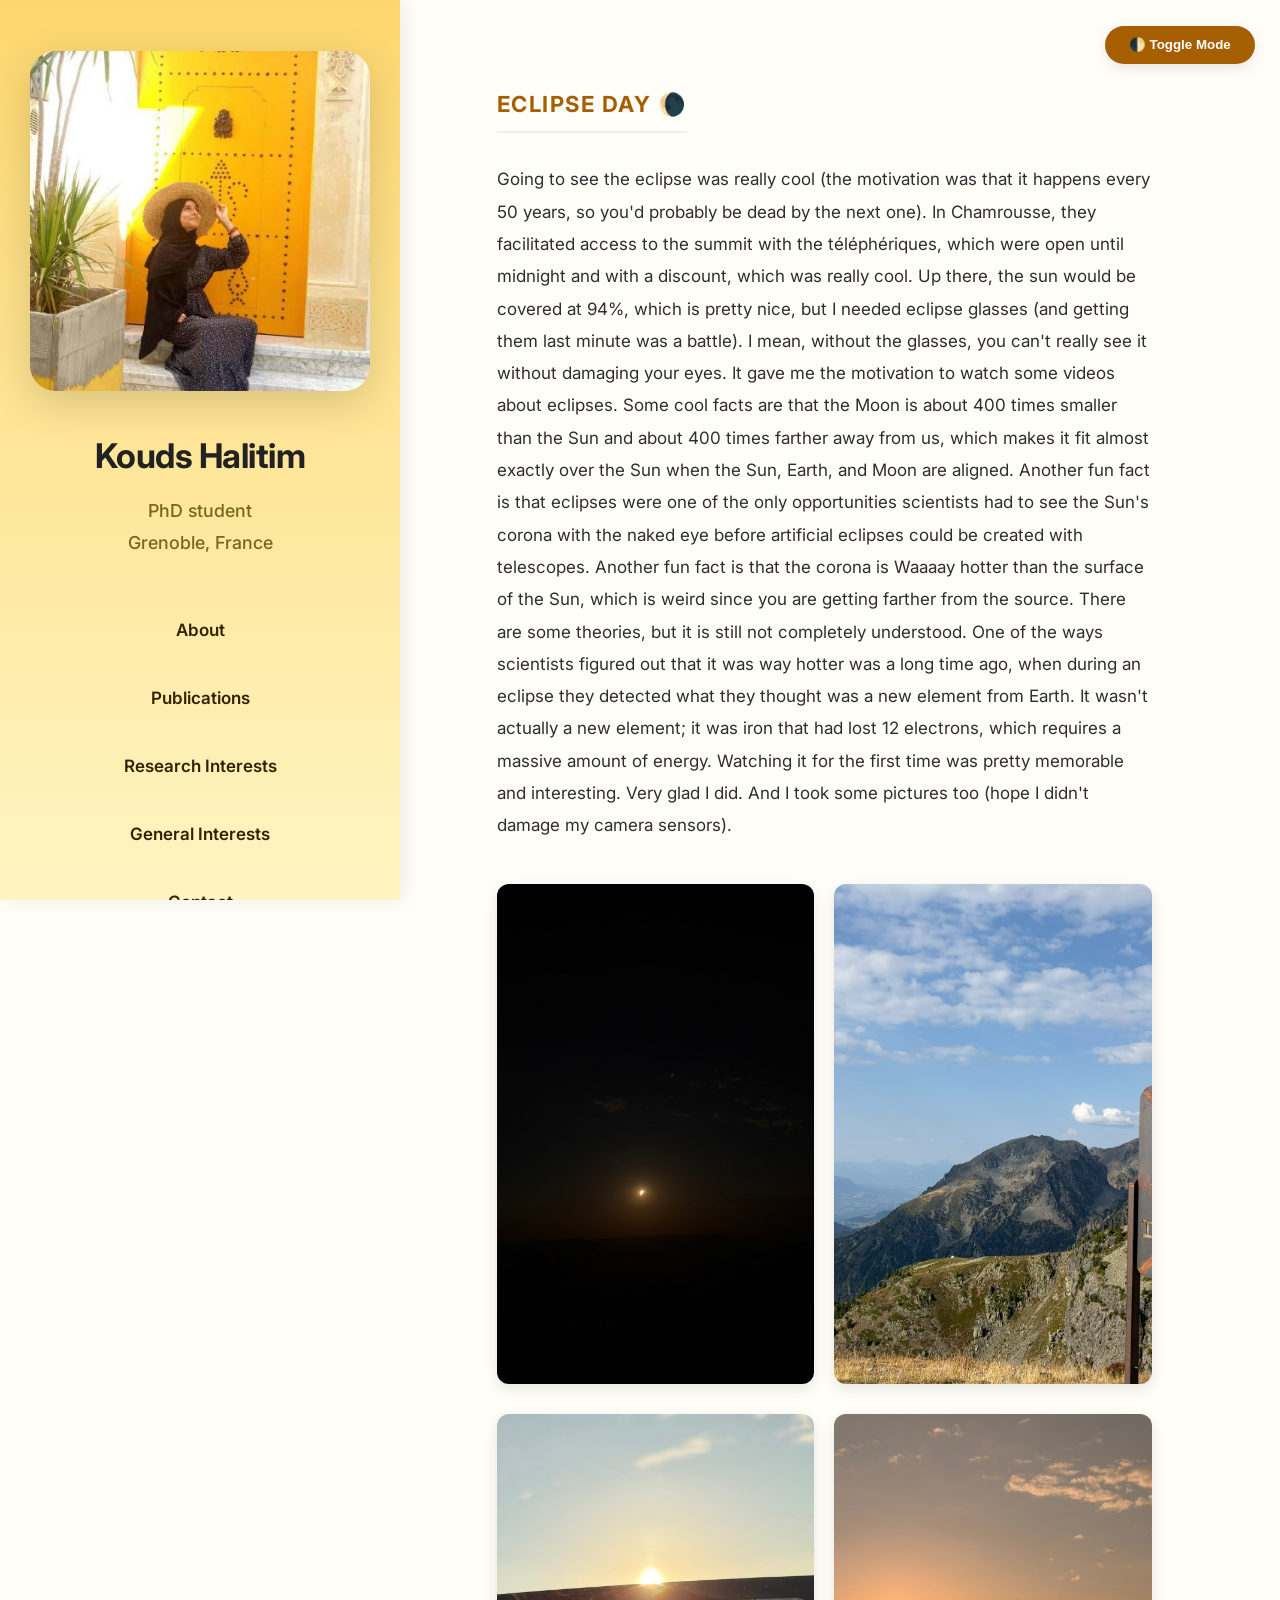
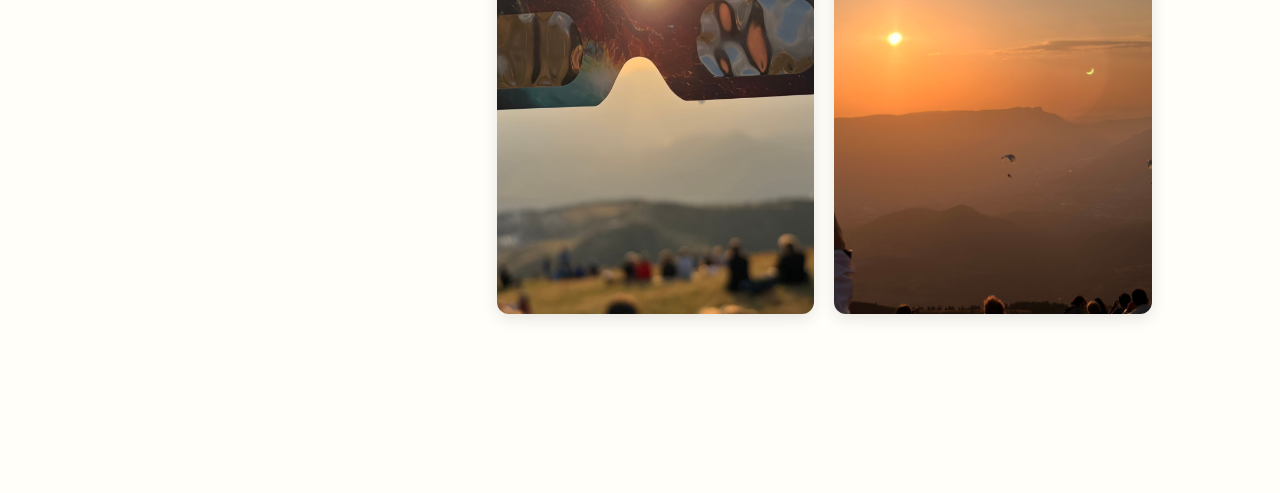
==== eclipse.html @ bfd59310 "Enhance eclipse day description and clean up images Expanded the passage about the eclipse day with " ====
<!DOCTYPE html>
<html lang="eng">
<head>
  <meta charset="UTF-8" />
  <meta name="viewport" content="width=device-width, initial-scale=1.0" />

  <title>Eclipse Day | Kouds Halitim</title>
  <meta name="description" content="My day watching the eclipse" />

  <link rel="stylesheet" href="styles.css">

  <link rel="preconnect" href="https://fonts.googleapis.com">
  <link rel="preconnect" href="https://fonts.gstatic.com" crossorigin>
  <link href="https://fonts.googleapis.com/css2?family=Inter:wght@400;500;600;700&display=swap" rel="stylesheet">

  <script>
    function toggleTheme() {
      document.body.classList.toggle('dark-mode');
    }
  </script>
</head>

<body>

  <button class="theme-toggle" onclick="toggleTheme()">🌓 Toggle Mode</button>

  <div class="layout">

    <aside class="sidebar">

      <div class="profile-container">
        <img src="88205726.jpeg" alt="Kouds Halitim" class="profile-pic" />
      </div>

      <h1>Kouds Halitim</h1>

      <p class="tagline">
        PhD student<br/>
        Grenoble, France
      </p>

      <nav>
        <ul>
          <li><a href="index.html#about">About</a></li>
          <li><a href="index.html#publications">Publications</a></li>
          <li><a href="index.html#research">Research Interests</a></li>
          <li><a href="interests.html">General Interests</a></li>
          <li><a href="index.html#contact">Contact</a></li>
        </ul>
      </nav>

    </aside>


    <main class="main">

      <section class="blog-post-full">

        <h2>Eclipse Day 🌘</h2>

        <p>
Going to see the eclipse was really cool (the motivation was that it happens every 50 years, so you'd probably be dead by the next one). In Chamrousse, they facilitated access to the summit with the téléphériques, which were open until midnight and with a discount, which was really cool. Up there, the sun would be covered at 94%, which is pretty nice, but I needed eclipse glasses (and getting them last minute was a battle). I mean, without the glasses, you can't really see it without damaging your eyes.

It gave me the motivation to watch some videos about eclipses. Some cool facts are that the Moon is about 400 times smaller than the Sun and about 400 times farther away from us, which makes it fit almost exactly over the Sun when the Sun, Earth, and Moon are aligned. Another fun fact is that eclipses were one of the only opportunities scientists had to see the Sun's corona with the naked eye before artificial eclipses could be created with telescopes.

Another fun fact is that the corona is Waaaay hotter than the surface of the Sun, which is weird since you are getting farther from the source. There are some theories, but it is still not completely understood. One of the ways scientists figured out that it was way hotter was a long time ago, when during an eclipse they detected what they thought was a new element from Earth. It wasn't actually a new element; it was iron that had lost 12 electrons, which requires a massive amount of energy.

Watching it for the first time was pretty memorable and interesting. Very glad I did. And I took some pictures too (hope I didn't damage my camera sensors).
        </p>


        <div class="photo-grid">

          <div class="photo-card">
            <img src="eclipse1.JPEG" alt="Eclipse">
          </div>

          <div class="photo-card">
            <img src="eclipse3.JPEG" alt="Eclipse">
          </div>

          <div class="photo-card">
            <img src="eclipse5.JPEG" alt="Eclipse">
          </div>

          <div class="photo-card">
            <img src="eclipse6.JPEG" alt="Eclipse">
          </div>

        </div>

      </section>

    </main>

  </div>

</body>
</html>
---- styles.css ----
:root {
  --bg-light: #fffef9;
  --bg-dark: #121212;
  --text-light: #2e2e2e;
  --text-dark: #f0f0f0;
  --accent: #a65f00;
  --sidebar-bg: linear-gradient(180deg, #fdd76e, #fff4c2);
  --transition: all 0.3s cubic-bezier(0.4, 0, 0.2, 1);
}

* {
  margin: 0;
  padding: 0;
  box-sizing: border-box;
}

html {
  scroll-behavior: smooth;
  font-size: 17px;
}

body {
  font-family: 'Inter', sans-serif;
  background-color: var(--bg-light);
  color: var(--text-light);
  line-height: 1.8;
  display: flex;
  transition: background-color 0.4s ease;
}

.layout {
  display: flex;
  width: 100%;
}

.sidebar {
  background: var(--sidebar-bg);
  width: 400px; 
  padding: 3rem 2rem;
  text-align: center;
  position: fixed;
  top: 0;
  bottom: 0;
  left: 0;
  box-shadow: 4px 0 20px rgba(0,0,0,0.08);
  display: flex;
  flex-direction: column;
  overflow-y: auto;
  z-index: 10;
}

.profile-container {
  width: 100%;
  display: flex;
  justify-content: center;
  margin-bottom: 2rem;
}

.profile-pic {
  width: 340px; 
  height: 340px;
  object-fit: cover;
  border: none; 
  padding: 0;  
  border-radius: 1.5rem; 
  box-shadow: 0 12px 40px rgba(0,0,0,0.15);
  transition: var(--transition);
}

.sidebar h1 {
  font-size: 2rem;
  font-weight: 700;
  margin-bottom: 0.5rem;
  color: #222;
  letter-spacing: -0.5px;
}

.tagline {
  font-size: 1.05rem;
  margin-bottom: 2.5rem;
  color: #554400;
  font-weight: 500;
  opacity: 0.8;
}

nav ul {
  list-style: none;
  padding: 0;
}

nav li {
  margin-bottom: 0.6rem;
}

nav a {
  display: block;
  padding: 0.8rem;
  color: #332200;
  font-weight: 600;
  text-decoration: none;
  border-radius: 12px;
  transition: var(--transition);
}
nav a:hover {
  background: rgba(255, 255, 255, 0.5);
  color: var(--accent);
}

.main {
  flex: 1;
  margin-left: 420px; 
  padding: 5rem 10% 5rem 6%;
}

section {
  margin-bottom: 5rem;
  max-width: 850px;
}

h2 {
  font-size: 1.3rem;
  color: var(--accent);
  margin-bottom: 1.8rem;
  text-transform: uppercase;
  letter-spacing: 1.5px;
  border-bottom: 2px solid rgba(166, 95, 0, 0.1);
  display: inline-block;
  padding-bottom: 6px;
}

.publications-list {
  list-style: none;
}

.publications-list li {
  margin-bottom: 1.5rem;
  padding: 1.2rem;
  background: rgba(0,0,0,0.02);
  border-radius: 12px;
}

.publications-list strong {
  display: block;
  font-size: 1.05rem;
  color: var(--text-light);
  line-height: 1.4;
  margin-bottom: 0.3rem;
}

.publications-list a {
  color: var(--accent);
  text-decoration: none;
  font-weight: 600;
  font-size: 0.9rem;
  display: inline-block;
  margin-top: 0.5rem;
}

.research-container {
  display: flex;
  flex-wrap: wrap;
  gap: 12px;
}

.research-chip {
  background: rgba(166, 95, 0, 0.08);
  color: var(--accent);
  padding: 10px 20px;
  border-radius: 50px;
  font-size: 0.9rem;
  font-weight: 600;
  border: 1px solid rgba(166, 95, 0, 0.15);
  transition: var(--transition);
}

.contact-info {
  list-style: none;
}

.contact-info li {
  margin-bottom: 1.2rem;
  font-size: 1.1rem;
  display: flex;
  align-items: center;
  gap: 10px;
}

.contact-info a {
  color: var(--accent);
  text-decoration: none;
  font-weight: 500;
  transition: var(--transition);
}

.theme-toggle {
  position: fixed;
  top: 1.5rem;
  right: 1.5rem;
  padding: 0.7rem 1.4rem;
  background: var(--accent);
  color: #fff;
  border: none;
  border-radius: 50px;
  cursor: pointer;
  z-index: 1000;
  font-weight: 600;
  box-shadow: 0 4px 15px rgba(0,0,0,0.1);
  transition: var(--transition);
}
.theme-toggle:hover {
filter: brightness(1.1);
}
body.dark-mode {
  background-color: var(--bg-dark);
  color: var(--text-dark);
}

body.dark-mode .sidebar {
  background: #181818;
  border-right: 1px solid #333;
}

body.dark-mode .sidebar h1, 
body.dark-mode .sidebar a,
body.dark-mode .tagline {
  color: var(--text-dark);
}

body.dark-mode .publications-list li {
  background: rgba(255,255,255,0.04);
}

body.dark-mode .publications-list strong {
  color: var(--text-dark);
}

.blog-post{
  display: flex;
  gap: 2.5rem;
  margin-bottom:2rem;
  align-items: flex-start;
}

.blog-image{
  flex: 0 0 100px;
  width: 100px;
  min-width: 100px;
  max-width: 100px;
}

.blog-image img {
  width: 100%;
  height: auto;
  border-radius: 12px;
  box-shadow: 0 4px 15px rgba(0,0,0,0.1);
}

.blog-content h3 {
  font-size: 1.2rem;
  margin-bottom: 0.8rem;
  color: var(--text-light);
  letter-spacing: 0.5px;
}

body.dark-mode .blog-content h3 {
  color: var(--text-dark);
}

.blog-excerpt {
  font-style: italic;
  font-size: 0.95rem;
  color: #666;
  margin-bottom: 1rem;
}

.read-more {
  color: var(--accent);
  text-decoration: none;
  font-weight: 600;
  font-size: 0.9rem;
  transition: var(--transition);
}

.read-more:hover {
  text-decoration: underline;
}

.photo-grid {
  display: grid;
  grid-template-columns: repeat(auto-fit, minmax(250px, 1fr));
  gap: 20px;
  margin: 30px 0;
}

.photo-card img {
  width: 100%;
  height: 500px;
  object-fit: cover;
  border-radius: 12px;
}

.photo-card.portrait img {
  height: 300px;
  object-fit: contain;
  background: #f5f5f5;

}

.photo-card p {
  text-align: center;
  font-size: 0.9rem;
}

.blog-post-full img {
  max-width: 100%;
  border-radius: 12px;
}

.blog-post-full img {
  max-width: 100%;
  border-radius: 12px;
}



.blog-post-full h3 {
  font-size: 1.6rem;
  color: var(--accent);
  margin-top: 3.5rem;
  margin-bottom: 1.2rem;
  letter-spacing: 0.5px;
  font-weight: 700;
}

.blog-post-full h4 {
  font-size: 1.35rem;
  color: var(--text-light);
  margin-top: 2.8rem;
  margin-bottom: 1rem;
  font-weight: 600;
  border-left: 4px solid var(--accent);
  padding-left: 12px;
}

.blog-post-full h5 {
  font-size: 1.15rem;
  color: var(--accent);
  margin-top: 2rem;
  margin-bottom: 0.8rem;
  font-weight: 600;
}


.blog-post-full p {
  margin-bottom: 1.5rem;
  line-height: 1.9;
}


.blog-post-full .blog-image {
  margin: 2.5rem 0;
}

.blog-post-full .blog-image img {
  width: 100%;
  border-radius: 12px;
  box-shadow: 0 8px 25px rgba(0,0,0,0.12);
}


/* Photo gallery */
.photo-grid {
  display: grid;
  grid-template-columns: repeat(auto-fit, minmax(250px, 1fr));
  gap: 20px;
  margin: 2.5rem 0;
}

.photo-card img {
  width: 100%;
  border-radius: 12px;
  box-shadow: 0 5px 15px rgba(0,0,0,0.1);
}

.photo-card p {
  text-align: center;
  font-size: 0.9rem;
  margin-top: 0.5rem;
}
.blog-video {
  margin: 2.5rem 0;
}

.blog-video video {
  width: 100%;
  max-width: 300px;
  border-radius: 12px;
  box-shadow: 0 8px 25px rgba(0,0,0,0.12);
}

body.dark-mode .blog-post-full h4 {
  color: var(--text-dark);
}

body.dark-mode .blog-post-full h3,
body.dark-mode .blog-post-full h5 {
  color: var(--accent);
}
.currently-reading {
  margin-top: 1.5rem;
  font-size: 0.95rem;
  color: #666;
}

.currently-reading em {
  color: var(--accent);
  font-style: normal;
  font-weight: 600;
}
.currently-reading a {
  color: var(--accent);
  text-decoration: none;
  font-weight: 600;
}

.currently-reading a:hover {
  text-decoration: underline;
}

@media (max-width: 1150px) {
  .layout { flex-direction: column; }
  .sidebar { 
    position: relative; 
    width: 100%; 
    height: auto; 
    border-right: none; 
    padding: 3rem 1.5rem;
  }
  .main { margin-left: 0; padding: 3rem 2rem; }
  .profile-pic { width: 260px; height: 260px; }
}
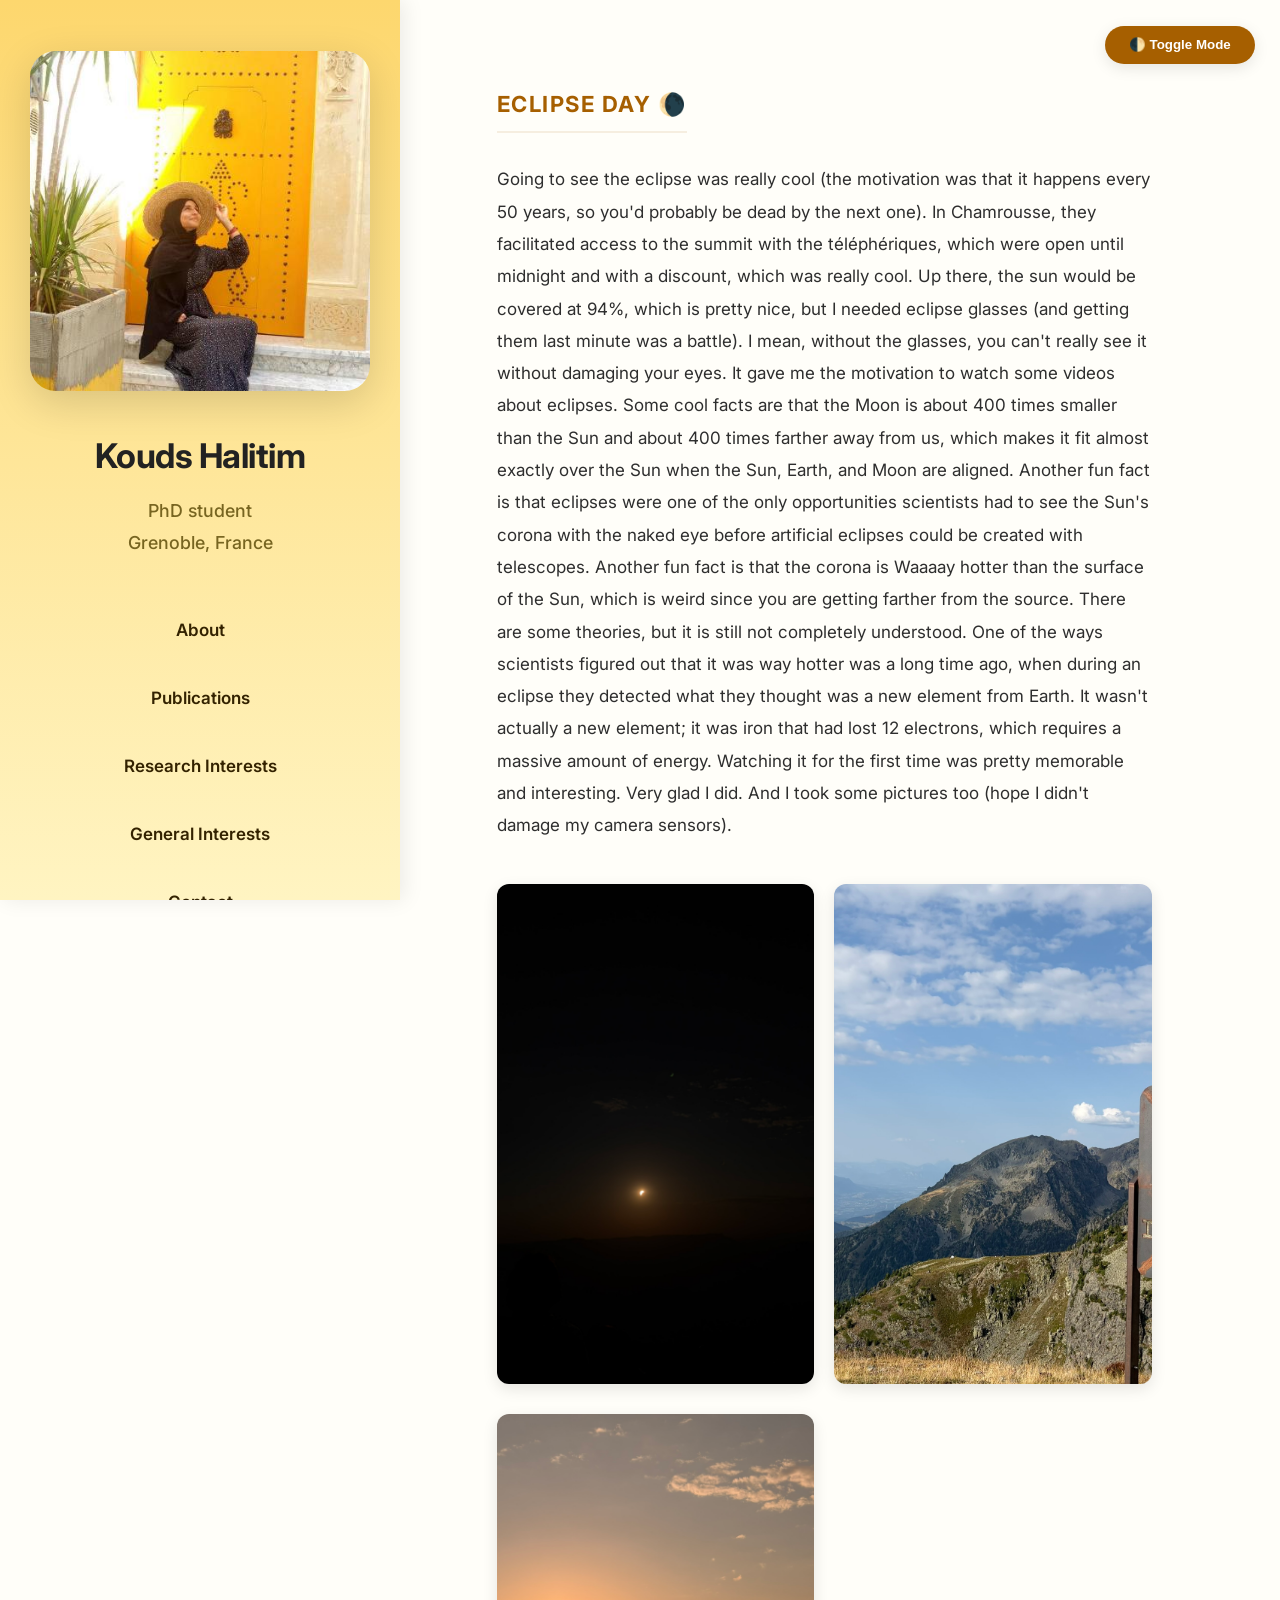
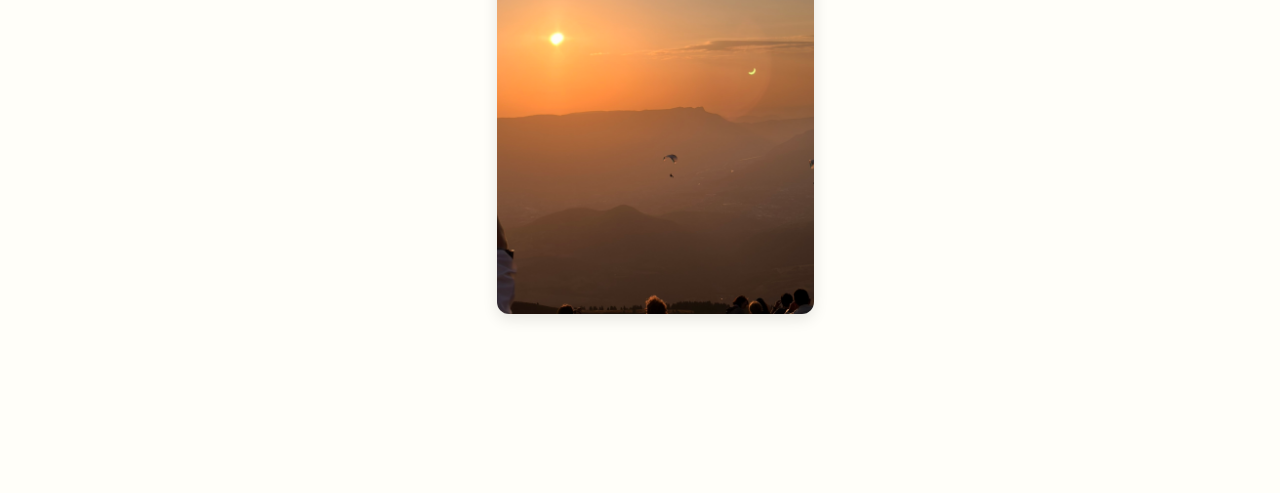
==== commit dc53de6f: "Remove eclipse5 image from photo gallery Removed an image of eclipse5 from the photo gallery." ====
--- a/eclipse.html
+++ b/eclipse.html
@@ -80,10 +80,6 @@
           </div>
 
           <div class="photo-card">
-            <img src="eclipse5.JPEG" alt="Eclipse">
-          </div>
-
-          <div class="photo-card">
             <img src="eclipse6.JPEG" alt="Eclipse">
           </div>
 
